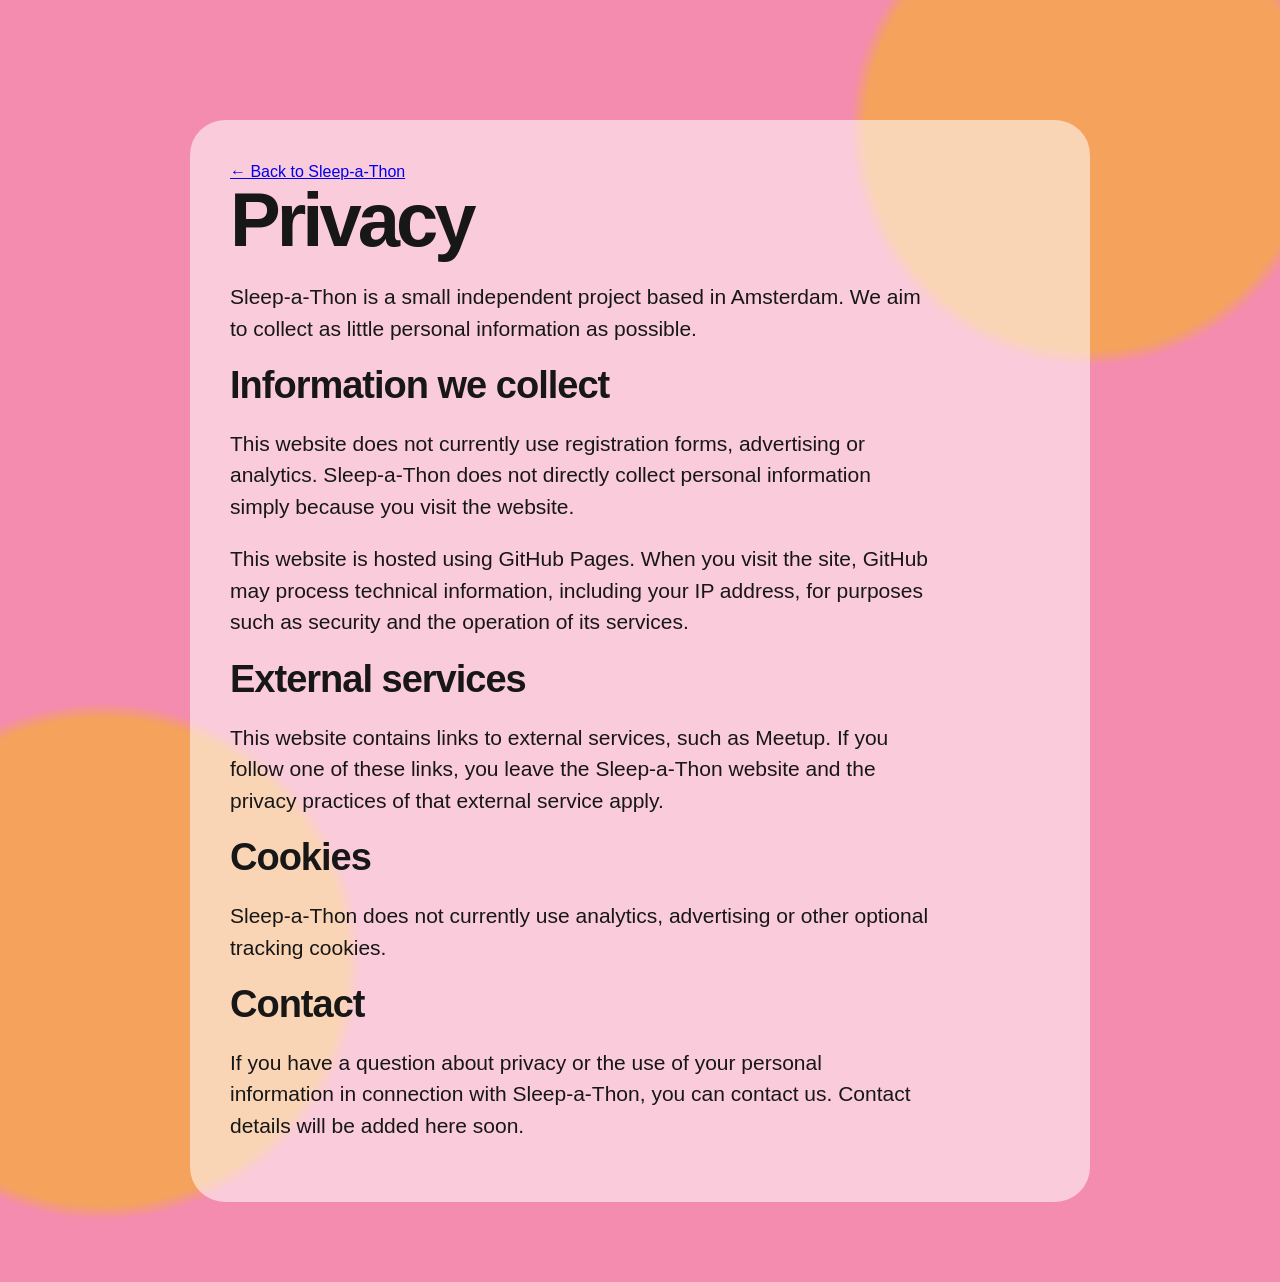
==== privacy.html @ f7985cfd "Add privacy page" ====
<!DOCTYPE html>
<html lang="en">

<head>
    <meta charset="UTF-8">
    <meta name="viewport" content="width=device-width, initial-scale=1.0">

    <title>Privacy · Sleep-a-Thon</title>

    <link rel="stylesheet" href="style.css">
</head>

<body>

    <section class="info">

        <a href="index.html">← Back to Sleep-a-Thon</a>

        <h1>Privacy</h1>

        <p>
            Sleep-a-Thon is a small independent project based in Amsterdam.
            We aim to collect as little personal information as possible.
        </p>

        <h2>Information we collect</h2>

        <p>
            This website does not currently use registration forms,
            advertising or analytics. Sleep-a-Thon does not directly
            collect personal information simply because you visit the website.
        </p>

        <p>
            This website is hosted using GitHub Pages. When you visit the site,
            GitHub may process technical information, including your IP address,
            for purposes such as security and the operation of its services.
        </p>
<h2>External services</h2>

<p>
    This website contains links to external services, such as Meetup.
    If you follow one of these links, you leave the Sleep-a-Thon website
    and the privacy practices of that external service apply.
</p>
<h2>Cookies</h2>

<p>
    Sleep-a-Thon does not currently use analytics, advertising
    or other optional tracking cookies.
</p>
<h2>Contact</h2>

<p>
    If you have a question about privacy or the use of your personal
    information in connection with Sleep-a-Thon, you can contact us.
    Contact details will be added here soon.
</p>
    </section>

</body>

</html>
---- style.css ----
body {
    max-width: 900px;
    margin: 0 auto;
    padding: 40px 30px 80px 30px;

    font-family: Arial, Helvetica, sans-serif;
    line-height: 1.5;

    color: #171717;

    background:
        radial-gradient(
            circle at 85% 10%,
            #f4a25c 0%,
            #f4a25c 14%,
            transparent 15%
        ),
        radial-gradient(
            circle at 8% 75%,
            #f4a25c 0%,
            #f4a25c 16%,
            transparent 17%
        ),
        #f48caf;
}


/* NAVIGATION */

nav {
    display: flex;
    gap: 30px;
    margin-bottom: 70px;

    font-size: 17px;
    font-weight: bold;
}

nav a {
    color: #171717;
    text-decoration: none;
}

nav a:hover {
    text-decoration: underline;
}


/* HERO */

.hero {
    margin-bottom: 90px;
}

h1 {
    font-size: 76px;
    line-height: 0.95;

    letter-spacing: -4px;

    margin-top: 0;
    margin-bottom: 25px;

    font-weight: 800;
}

.hero p {
    font-size: 27px;
    font-weight: bold;

    margin-bottom: 35px;
}


/* IMAGE */

img {
    width: 100%;
    height: auto;

    display: block;

    border-radius: 40px;

    margin-top: 30px;
    margin-bottom: 30px;
}


/* NORMAL TEXT */

h2 {
    margin-top: 90px;
    margin-bottom: 20px;

    font-size: 38px;
    line-height: 1.1;

    letter-spacing: -1px;

    font-weight: 800;
}

p {
    font-size: 21px;
    max-width: 700px;
}


/* EVENT */

.event {
    margin-top: 100px;

    padding: 45px;

    background: #f4a25c;

    border: 2px solid #171717;
    border-radius: 35px;
}

.event h2 {
    margin-top: 0;
    font-size: 42px;
}

.event p {
    font-size: 22px;
}


/* BUTTON */

.button {
    display: inline-block;

    margin-top: 25px;

    padding: 15px 25px;

    background: #171717;
    color: #f48caf;

    border: 2px solid #171717;
    border-radius: 40px;

    text-decoration: none;

    font-weight: bold;
    font-size: 18px;
}

.button:hover {
    background: transparent;
    color: #171717;
}


/* INFO SECTIONS */

.info {
    margin-top: 80px;
    padding: 40px;

    background: rgba(255, 255, 255, 0.55);

    border-radius: 35px;
}

.info h2 {
    margin-top: 0;
}
/* FOOTER */

footer {
    margin-top: 100px;
    padding-top: 30px;

    border-top: 2px solid #171717;
}

footer p {
    font-size: 16px;
}

footer a {
    color: #171717;
    font-weight: bold;
    text-decoration: none;
}

footer a:hover {
    text-decoration: underline;
}

/* MOBILE */

@media (max-width: 600px) {

    body {
        padding: 25px 18px 60px 18px;
    }

    nav {
        flex-direction: column;
        gap: 8px;
        margin-bottom: 50px;
    }

    h1 {
        font-size: 50px;
        letter-spacing: -2px;
    }

    .hero p {
        font-size: 22px;
    }

    h2 {
        font-size: 30px;
    }

    p {
        font-size: 18px;
    }

    img {
        border-radius: 25px;
    }

    .event {
        padding: 25px;
        border-radius: 25px;
    }

    .event h2 {
        font-size: 32px;
    }

    .info {
        padding: 25px;
        border-radius: 25px;
    }
}
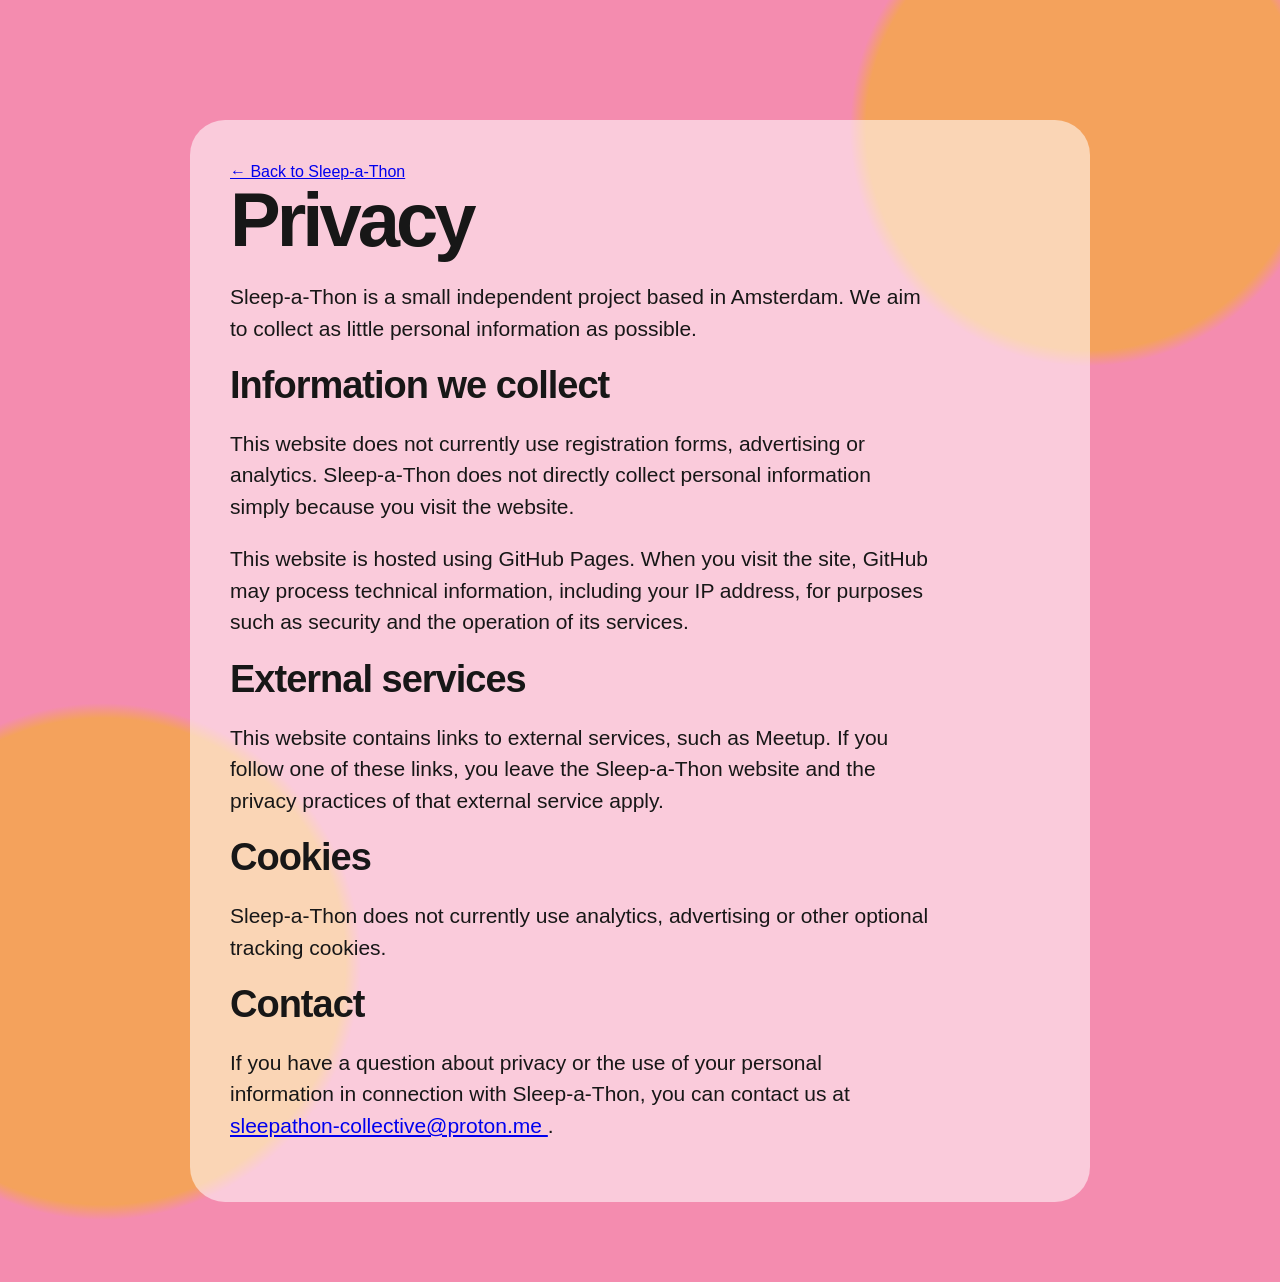
==== commit ac365b1f: "Added mail link" ====
--- a/privacy.html
+++ b/privacy.html
@@ -52,9 +52,11 @@
 <h2>Contact</h2>
 
 <p>
-    If you have a question about privacy or the use of your personal
-    information in connection with Sleep-a-Thon, you can contact us.
-    Contact details will be added here soon.
+  If you have a question about privacy or the use of your personal information
+  in connection with Sleep-a-Thon, you can contact us at
+  <a href="mailto:sleepathon-collective@proton.me">
+    sleepathon-collective@proton.me
+  </a>.
 </p>
     </section>
 
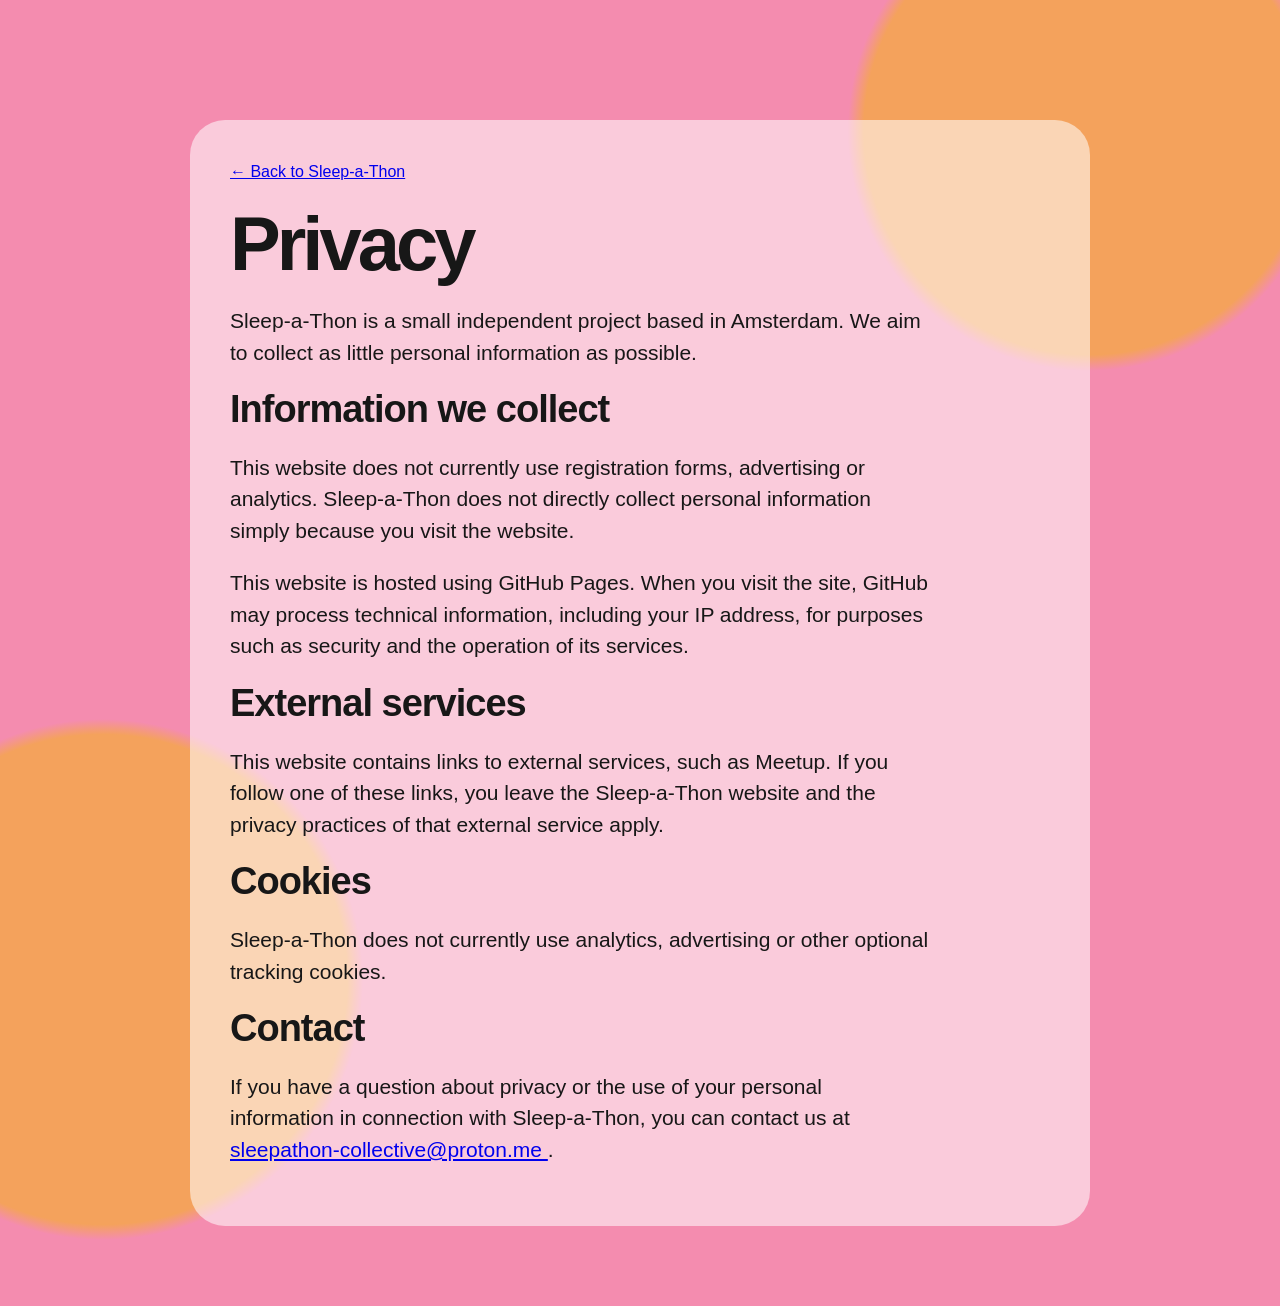
==== commit 2e99f449: "more space" ====
--- a/privacy.html
+++ b/privacy.html
@@ -14,7 +14,7 @@
 
     <section class="info">
 
-        <a href="index.html">← Back to Sleep-a-Thon</a>
+        <a class="back-link" href="/">← Back to Sleep-a-Thon</a>
 
         <h1>Privacy</h1>
 
--- a/style.css
+++ b/style.css
@@ -242,4 +242,7 @@
         padding: 25px;
         border-radius: 25px;
     }
+}.back-link {
+    display: inline-block;
+    margin-bottom: 24px;
 }
